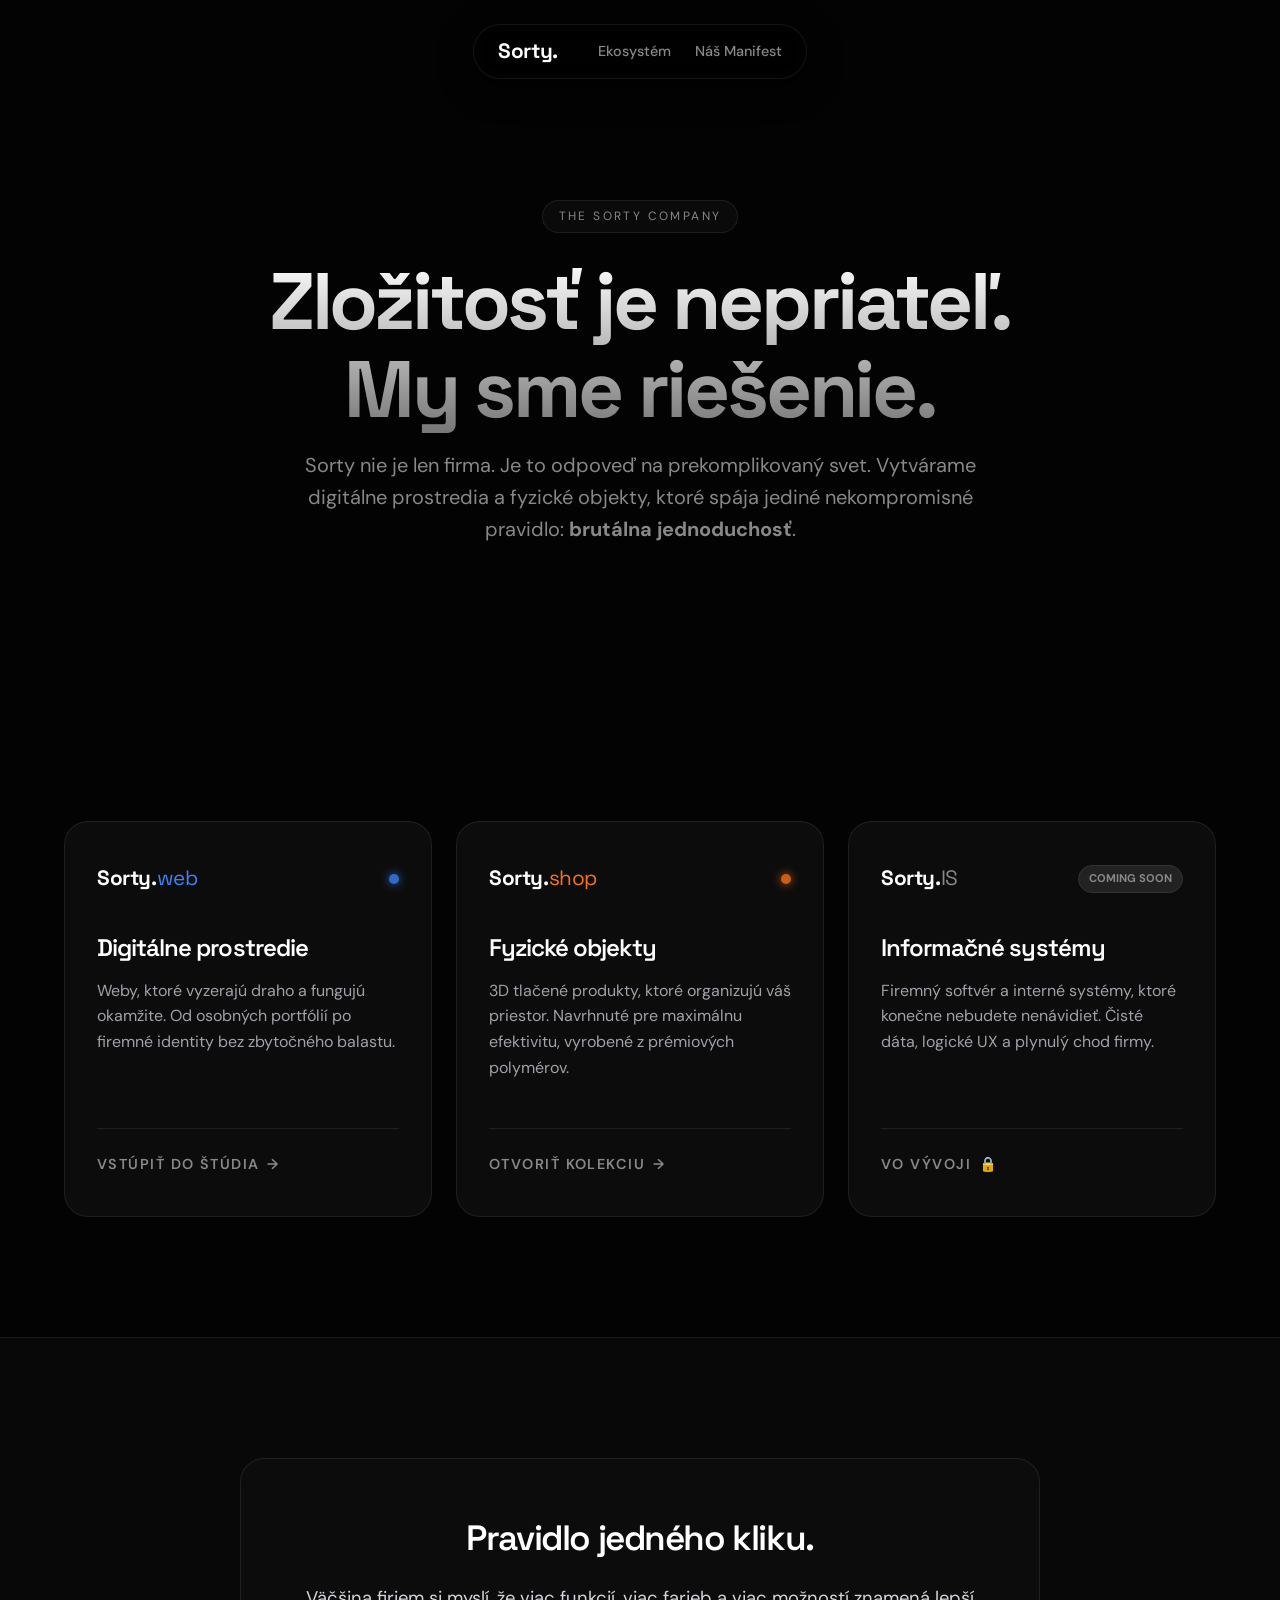
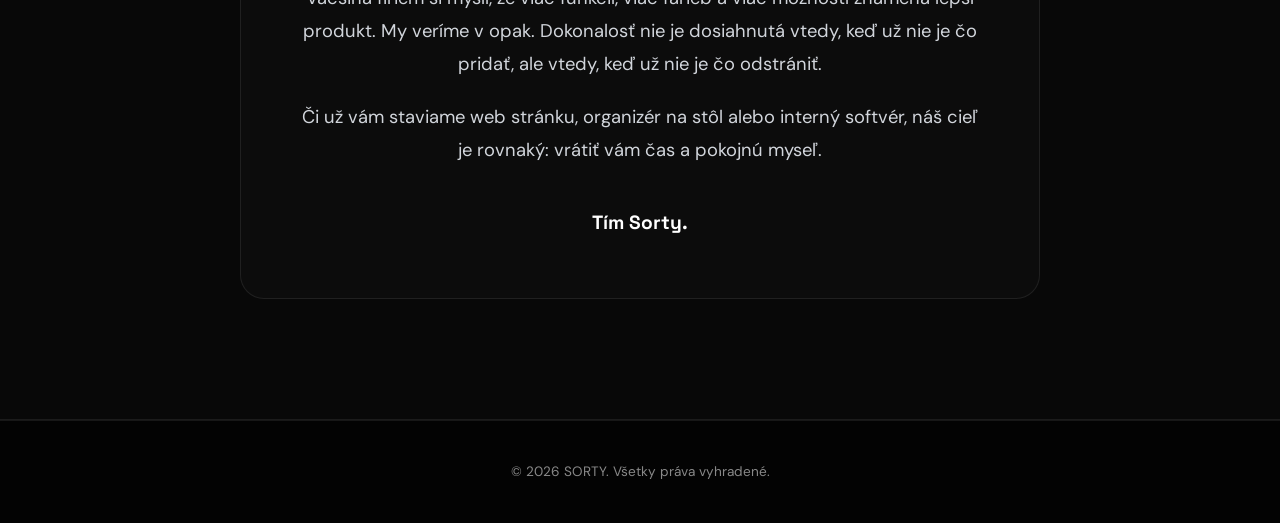
==== index.html @ 09edd710 "Add files via upload" ====
<!DOCTYPE html>
<html lang="sk">
<head>
    <meta charset="UTF-8">
    <meta name="viewport" content="width=device-width, initial-scale=1.0">
    <title>SORTY. – Ekosystém brutálnej jednoduchosti</title>
    <meta name="description" content="Zložitosť je nepriateľ. Sorty je ekosystém digitálnych služieb a fyzických produktov, ktoré spája jediné pravidlo: brutálna jednoduchosť.">
    <link rel="stylesheet" href="styles.css">

    <link rel="preconnect" href="https://fonts.googleapis.com">
    <link rel="preconnect" href="https://fonts.gstatic.com" crossorigin>
    <link href="https://fonts.googleapis.com/css2?family=DM+Sans:ital,opsz,wght@0,9..40,100..1000;1,9..40,100..1000&family=Space+Grotesk:wght@300..700&display=swap" rel="stylesheet">
</head>
<body>

<div class="header-wrapper">
    <header class="site-header">
        <div class="nav">
            <a href="#top" class="brand">
                <span class="logo-text">Sorty.</span>
            </a>

            <button class="mobile-menu-toggle" aria-label="Otvoriť menu">
                <svg width="24" height="24" viewBox="0 0 24 24" fill="none" stroke="currentColor" stroke-width="2" stroke-linecap="round" stroke-linejoin="round" class="menu-icon"><line x1="3" y1="12" x2="21" y2="12"></line><line x1="3" y1="6" x2="21" y2="6"></line><line x1="3" y1="18" x2="21" y2="18"></line></svg>
                <svg width="24" height="24" viewBox="0 0 24 24" fill="none" stroke="currentColor" stroke-width="2" stroke-linecap="round" stroke-linejoin="round" class="close-icon" style="display:none;"><line x1="18" y1="6" x2="6" y2="18"></line><line x1="6" y1="6" x2="18" y2="18"></line></svg>
            </button>

            <nav class="nav-links">
                <a href="#ecosystem">Ekosystém</a>
                <a href="#manifesto">Náš Manifest</a>
            </nav>
        </div>
    </header>
</div>

<main id="top">
    <section class="section hero">
        <div class="hero-glow"></div>

        <div class="container text-center reveal">
            <p class="eyebrow">The Sorty Company</p>
            <h1>Zložitosť je nepriateľ.<br>My sme riešenie.</h1>
            <p class="hero-subtitle mx-auto">
                Sorty nie je len firma. Je to odpoveď na prekomplikovaný svet. Vytvárame digitálne prostredia a fyzické objekty, ktoré spája jediné nekompromisné pravidlo: <strong>brutálna jednoduchosť</strong>.
            </p>
        </div>
    </section>

    <section class="section" id="ecosystem">
        <div class="container">
            <div class="ecosystem-grid">

                <a href="web.html" class="portal-card brand-web reveal delay-1">
                    <div class="portal-glow"></div>
                    <div class="portal-content">
                        <div class="portal-header">
                            <span class="logo-text">Sorty.<span>web</span></span>
                            <span class="status-dot"></span>
                        </div>
                        <div class="portal-body">
                            <h3>Digitálne prostredie</h3>
                            <p>Weby, ktoré vyzerajú draho a fungujú okamžite. Od osobných portfólií po firemné identity bez zbytočného balastu.</p>
                        </div>
                        <div class="portal-footer">
                            <span class="btn-text">Vstúpiť do štúdia <span class="arrow">→</span></span>
                        </div>
                    </div>
                </a>

                <a href="shop.html" class="portal-card brand-shop reveal delay-2">
                    <div class="portal-glow"></div>
                    <div class="portal-content">
                        <div class="portal-header">
                            <span class="logo-text">Sorty.<span>shop</span></span>
                            <span class="status-dot"></span>
                        </div>
                        <div class="portal-body">
                            <h3>Fyzické objekty</h3>
                            <p>3D tlačené produkty, ktoré organizujú váš priestor. Navrhnuté pre maximálnu efektivitu, vyrobené z prémiových polymérov.</p>
                        </div>
                        <div class="portal-footer">
                            <span class="btn-text">Otvoriť kolekciu <span class="arrow">→</span></span>
                        </div>
                    </div>
                </a>

                <div class="portal-card brand-is locked reveal delay-3">
                    <div class="portal-glow"></div>
                    <div class="portal-content">
                        <div class="portal-header">
                            <span class="logo-text">Sorty.<span>IS</span></span>
                            <div class="badge-soon">Coming Soon</div>
                        </div>
                        <div class="portal-body">
                            <h3>Informačné systémy</h3>
                            <p>Firemný softvér a interné systémy, ktoré konečne nebudete nenávidieť. Čisté dáta, logické UX a plynulý chod firmy.</p>
                        </div>
                        <div class="portal-footer">
                            <span class="btn-text">Vo vývoji <span class="arrow">🔒</span></span>
                        </div>
                    </div>
                </div>

            </div>
        </div>
    </section>

    <section class="section section-alt" id="manifesto">
        <div class="container">
            <div class="manifesto-box reveal">
                <h2>Pravidlo jedného kliku.</h2>
                <p>
                    Väčšina firiem si myslí, že viac funkcií, viac farieb a viac možností znamená lepší produkt. My veríme v opak. Dokonalosť nie je dosiahnutá vtedy, keď už nie je čo pridať, ale vtedy, keď už nie je čo odstrániť.
                </p>
                <p>
                    Či už vám staviame web stránku, organizér na stôl alebo interný softvér, náš cieľ je rovnaký: vrátiť vám čas a pokojnú myseľ.
                </p>
                <div class="signature">
                    <strong>Tím Sorty.</strong>
                </div>
            </div>
        </div>
    </section>

</main>

<footer class="site-footer">
    <div class="container footer-inner text-center">
        <span>© <span id="year"></span> SORTY. Všetky práva vyhradené.</span>
    </div>
</footer>

<script>
    document.getElementById('year').textContent = new Date().getFullYear();
    const observerOptions = { root: null, rootMargin: '0px', threshold: 0.15 };
    const observer = new IntersectionObserver((entries, observer) => {
        entries.forEach(entry => {
            if (entry.isIntersecting) {
                entry.target.classList.add('active');
                observer.unobserve(entry.target);
            }
        });
    }, observerOptions);
    document.querySelectorAll('.reveal').forEach((el) => observer.observe(el));
</script>
<script>
    // Mobilná navigácia - Bezpečná verzia
    const menuToggle = document.querySelector('.mobile-menu-toggle');
    const siteHeader = document.querySelector('.site-header');
    const menuIcon = document.querySelector('.menu-icon');
    const closeIcon = document.querySelector('.close-icon');

    if(menuToggle && siteHeader) {
        menuToggle.addEventListener('click', () => {
            siteHeader.classList.toggle('menu-active');

            const isActive = siteHeader.classList.contains('menu-active');
            menuIcon.style.display = isActive ? 'none' : 'block';
            closeIcon.style.display = isActive ? 'block' : 'none';
        });

        // Zavretie menu po kliku na akýkoľvek link alebo košík
        document.querySelectorAll('.nav-links a, .nav-links button').forEach(item => {
            item.addEventListener('click', () => {
                siteHeader.classList.remove('menu-active');
                menuIcon.style.display = 'block';
                closeIcon.style.display = 'none';
            });
        });
    }
</script>
</body>
</html>
---- styles.css ----
/* ZÁKLAD TÉMY – SORTY HUB (Master Brand) */

:root {
    --bg: #030303;
    --bg-alt: #080808;
    --surface: rgba(15, 15, 15, 0.8);

    --border-subtle: rgba(255, 255, 255, 0.08);
    --border-hover: rgba(255, 255, 255, 0.2);

    --text: #ffffff;
    --text-muted: #888888;

    /* Prémiová modrá pre Web */
    --color-web: #3b82f6;
    --color-shop: #f97316;
    --color-is: #a855f7;

    --radius-lg: 24px;
    --radius-md: 16px;
    --radius-pill: 99px;

    --transition-fast: 0.2s ease-out;
    --transition-med: 0.4s ease-out;
}

*, *::before, *::after { box-sizing: border-box; }
html { scroll-behavior: smooth; background-color: var(--bg); }
body {
    margin: 0; font-family: "DM Sans", system-ui, sans-serif;
    color: var(--text); line-height: 1.6; -webkit-font-smoothing: antialiased;
    background: var(--bg); min-height: 100vh;
}

/* SCROLL REVEAL */
.reveal { opacity: 0; transform: translateY(30px); transition: opacity 0.8s ease-out, transform 0.8s ease-out; }
.reveal.active { opacity: 1; transform: translateY(0); }
.delay-1 { transition-delay: 0.1s; } .delay-2 { transition-delay: 0.2s; } .delay-3 { transition-delay: 0.3s; }

/* LAYOUT & TYPO */
.container { width: 100%; max-width: 1200px; margin: 0 auto; padding: 0 24px; }
.section { padding: 120px 0; position: relative; }
.section-alt { background: var(--bg-alt); border-top: 1px solid var(--border-subtle); border-bottom: 1px solid var(--border-subtle); }
.text-center { text-align: center; }
.mx-auto { margin-left: auto; margin-right: auto; }

h1, h2, h3 { margin: 0 0 16px; line-height: 1.1; letter-spacing: -0.04em; font-family: "Space Grotesk", sans-serif; }
h1 { font-size: clamp(3rem, 7vw, 5rem); font-weight: 700; background: linear-gradient(180deg, #FFFFFF 0%, #777 100%); -webkit-background-clip: text; -webkit-text-fill-color: transparent; }
h2 { font-size: clamp(2rem, 4vw, 3rem); font-weight: 600; }
h3 { font-size: 1.5rem; font-weight: 600; color: var(--text); }
p { margin: 0 0 16px; color: var(--text-muted); font-size: 1.1rem; }

.eyebrow { display: inline-block; font-size: 0.75rem; text-transform: uppercase; letter-spacing: 0.2em; color: var(--text-muted); margin-bottom: 24px; padding: 6px 16px; border: 1px solid var(--border-subtle); border-radius: var(--radius-pill); background: rgba(255, 255, 255, 0.03); }

/* HLAVIČKA HUB-U */
.header-wrapper { position: fixed; top: 24px; left: 0; right: 0; z-index: 50; display: flex; justify-content: center; padding: 0 24px; pointer-events: none; }
.site-header {
    pointer-events: auto; background: rgba(0, 0, 0, 0.6); backdrop-filter: blur(16px); -webkit-backdrop-filter: blur(16px);
    border: 1px solid var(--border-subtle); border-radius: var(--radius-pill); padding: 10px 24px;
    box-shadow: 0 8px 32px rgba(0, 0, 0, 0.8); transition: all 0.4s cubic-bezier(0.4, 0, 0.2, 1);
}
.nav { display: flex; align-items: center; gap: 40px; }
.brand { text-decoration: none; color: var(--text); }

/* ZÁKLAD LOGA */
.logo-text { font-family: "Space Grotesk", sans-serif; font-weight: 700; font-size: 1.3rem; letter-spacing: -0.02em; color: var(--text); }
.logo-text span { font-weight: 400; transition: color var(--transition-med); }

.nav-links { display: flex; align-items: center; gap: 24px; }
.nav-links a { color: var(--text-muted); text-decoration: none; font-size: 0.9rem; font-weight: 500; transition: color var(--transition-fast); }
.nav-links a:hover { color: var(--text); }

/* MOBILNÉ MENU TLAČIDLO */
.mobile-menu-toggle { display: none; background: transparent; border: none; color: var(--text); cursor: pointer; padding: 4px; z-index: 100; }

/* HERO HUB */
.hero { padding-top: 200px; padding-bottom: 80px; }
.hero-glow { position: absolute; top: 10%; left: 50%; transform: translateX(-50%); width: 70vw; height: 60vh; background: radial-gradient(circle, rgba(255, 255, 255, 0.03) 0%, transparent 60%); z-index: -1; pointer-events: none; }
.hero-subtitle { max-width: 700px; font-size: 1.25rem; }

/* EKOSYSTÉM KARTY (Portály) */
.ecosystem-grid { display: grid; gap: 24px; margin-top: 60px; }
.portal-card {
    position: relative; display: flex; flex-direction: column; text-decoration: none;
    background: var(--surface); border: 1px solid var(--border-subtle); border-radius: var(--radius-lg);
    padding: 40px 32px; overflow: hidden; transition: transform var(--transition-med), border-color var(--transition-med); min-height: 380px;
}
.portal-content { position: relative; z-index: 2; height: 100%; display: flex; flex-direction: column; }
.portal-glow { position: absolute; inset: 0; opacity: 0; transition: opacity var(--transition-med); z-index: 1; pointer-events: none; }
.portal-header { display: flex; justify-content: space-between; align-items: center; margin-bottom: 40px; }
.status-dot { width: 10px; height: 10px; border-radius: 50%; box-shadow: 0 0 10px currentColor; opacity: 0.8; }
.portal-body { flex-grow: 1; }
.portal-body p { font-size: 1rem; color: #a1a1aa; transition: color var(--transition-fast); }
.portal-footer { margin-top: 32px; padding-top: 24px; border-top: 1px solid var(--border-subtle); transition: border-color var(--transition-med); }
.btn-text { font-size: 0.9rem; font-weight: 600; text-transform: uppercase; letter-spacing: 0.1em; color: var(--text-muted); display: flex; align-items: center; gap: 8px; transition: color var(--transition-fast); }
.arrow { transition: transform var(--transition-fast); }

/* ŠPECIFICKÉ FARBY ZNAČIEK */
.brand-web .logo-text span { color: var(--color-web); }
.brand-web .status-dot { background-color: var(--color-web); color: var(--color-web); }
.brand-web .portal-glow { background: radial-gradient(circle at 50% 120%, rgba(59, 130, 246, 0.15) 0%, transparent 70%); }
.brand-web:hover { transform: translateY(-8px); border-color: rgba(59, 130, 246, 0.4); box-shadow: 0 20px 60px rgba(59, 130, 246, 0.1); }
.brand-web:hover .portal-glow { opacity: 1; }
.brand-web:hover .portal-body p { color: #e0f2fe; }
.brand-web:hover .portal-footer { border-color: rgba(59, 130, 246, 0.2); }
.brand-web:hover .btn-text { color: var(--color-web); }
.brand-web:hover .arrow { transform: translateX(6px); }

.brand-shop .logo-text span { color: var(--color-shop); }
.brand-shop .status-dot { background-color: var(--color-shop); color: var(--color-shop); }
.brand-shop .portal-glow { background: radial-gradient(circle at 50% 120%, rgba(249, 115, 22, 0.12) 0%, transparent 70%); }
.brand-shop:hover { transform: translateY(-8px); border-color: rgba(249, 115, 22, 0.4); box-shadow: 0 20px 60px rgba(249, 115, 22, 0.1); }
.brand-shop:hover .portal-glow { opacity: 1; }
.brand-shop:hover .portal-body p { color: #ffedd5; }
.brand-shop:hover .portal-footer { border-color: rgba(249, 115, 22, 0.2); }
.brand-shop:hover .btn-text { color: var(--color-shop); }
.brand-shop:hover .arrow { transform: translateX(6px); }

.brand-is { cursor: default; }
.brand-is .logo-text span { color: var(--text-muted); }
.badge-soon { font-size: 0.7rem; font-weight: 700; text-transform: uppercase; background: #222; color: #888; padding: 4px 10px; border-radius: var(--radius-pill); border: 1px solid #333; }
.brand-is:hover { border-color: rgba(168, 85, 247, 0.3); }
.brand-is:hover .logo-text span { color: var(--color-is); }
.brand-is:hover .badge-soon { background: rgba(168, 85, 247, 0.1); color: var(--color-is); border-color: var(--color-is); }

/* MANIFESTO & FOOTER */
.manifesto-box { max-width: 800px; margin: 0 auto; padding: 60px; background: rgba(255, 255, 255, 0.02); border: 1px solid var(--border-subtle); border-radius: var(--radius-lg); text-align: center; }
.manifesto-box h2 { font-size: 2.2rem; margin-bottom: 24px; }
.manifesto-box p { font-size: 1.15rem; color: #d1d5db; margin-bottom: 20px; line-height: 1.8; }
.signature { margin-top: 40px; font-family: "Space Grotesk", sans-serif; font-size: 1.2rem; color: var(--text); }
.site-footer { border-top: 1px solid var(--border-subtle); padding: 40px 0; font-size: 0.85rem; color: var(--text-muted); }

/* RESPONSIVE */
@media (min-width: 768px) {
    .ecosystem-grid { grid-template-columns: repeat(3, 1fr); }
}

@media (max-width: 767px) {
    .nav { width: 100%; justify-content: space-between; flex-wrap: wrap; }
    .mobile-menu-toggle { display: block; }

    .nav-links { display: none; width: 100%; flex-direction: column; align-items: center; padding: 24px 0 16px; gap: 24px; }
    .nav-links a { font-size: 1.2rem; }

    /* Rozbaľovacia Pilulka */
    .site-header.menu-active { border-radius: 24px; background: rgba(8, 8, 8, 0.98); }
    .site-header.menu-active .nav-links { display: flex; animation: fade-in-up 0.4s ease; }

    @keyframes fade-in-up {
        from { opacity: 0; transform: translateY(-10px); }
        to { opacity: 1; transform: translateY(0); }
    }

    .hero { padding-top: 140px; }
    .manifesto-box { padding: 32px 20px; }
}
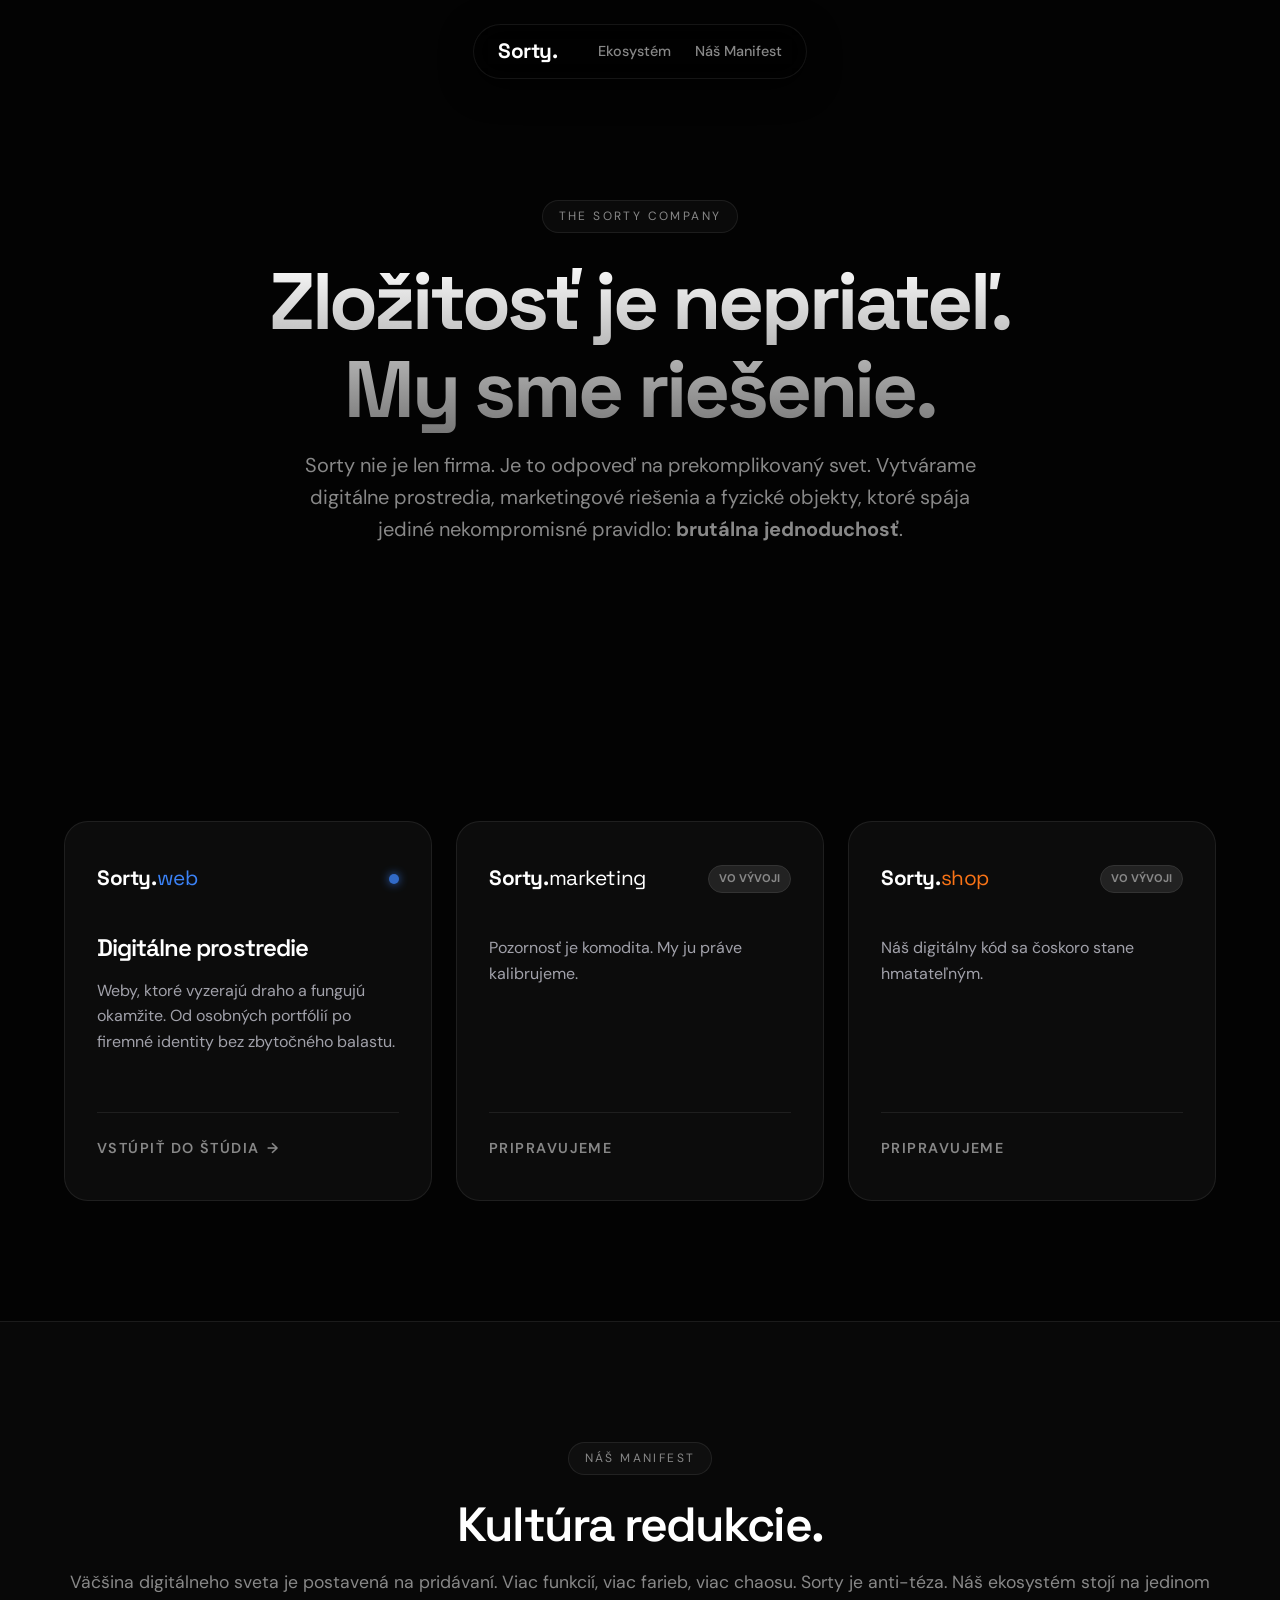
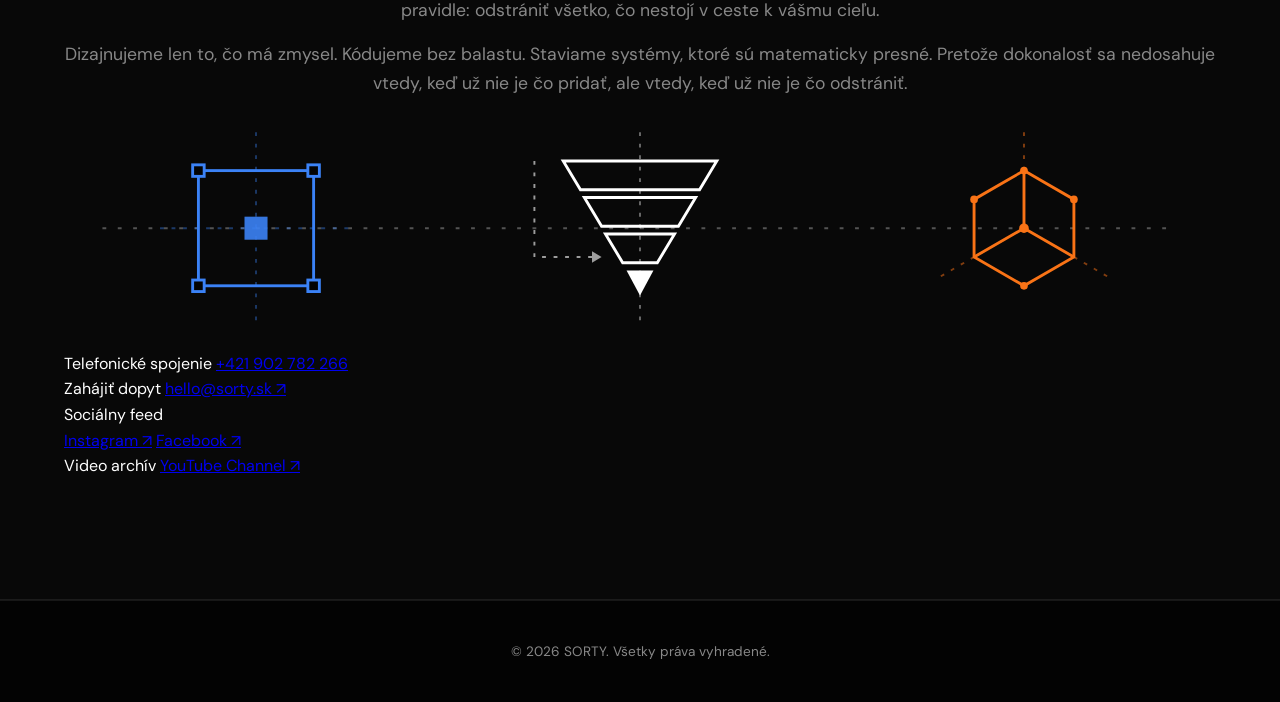
==== commit 10e0f7ed: "Update index.html" ====
--- a/index.html
+++ b/index.html
@@ -3,7 +3,7 @@
 <head>
     <meta charset="UTF-8">
     <meta name="viewport" content="width=device-width, initial-scale=1.0">
-    <title>SORTY. – Ekosystém brutálnej jednoduchosti</title>
+    <title>Sorty. | Ekosystém brutálnej jednoduchosti</title>
     <meta name="description" content="Zložitosť je nepriateľ. Sorty je ekosystém digitálnych služieb a fyzických produktov, ktoré spája jediné pravidlo: brutálna jednoduchosť.">
     <link rel="stylesheet" href="styles.css">
 
@@ -41,7 +41,7 @@
             <p class="eyebrow">The Sorty Company</p>
             <h1>Zložitosť je nepriateľ.<br>My sme riešenie.</h1>
             <p class="hero-subtitle mx-auto">
-                Sorty nie je len firma. Je to odpoveď na prekomplikovaný svet. Vytvárame digitálne prostredia a fyzické objekty, ktoré spája jediné nekompromisné pravidlo: <strong>brutálna jednoduchosť</strong>.
+                Sorty nie je len firma. Je to odpoveď na prekomplikovaný svet. Vytvárame digitálne prostredia, marketingové riešenia a fyzické objekty, ktoré spája jediné nekompromisné pravidlo: <strong>brutálna jednoduchosť</strong>.
             </p>
         </div>
     </section>
@@ -67,39 +67,46 @@
                     </div>
                 </a>
 
-                <a href="shop.html" class="portal-card brand-shop reveal delay-2">
+                <div class="portal-card brand-marketing locked reveal delay-2">
+                    <div class="portal-glow"></div>
+                    <div class="portal-content">
+                        <div class="portal-header">
+                            <span class="logo-text">Sorty.<span>marketing</span></span>
+                            <div class="badge-soon">Vo vývoji</div>
+                        </div>
+
+                        <div class="portal-body wip-box">
+                            <div class="wip-mini-graph">
+                                <span></span><span></span><span></span><span></span>
+                            </div>
+                            <p>Pozornosť je komodita. My ju práve kalibrujeme.</p>
+                        </div>
+
+                        <div class="portal-footer">
+                            <span class="btn-text">Pripravujeme <span class="arrow"></span></span>
+                        </div>
+                    </div>
+                </div>
+
+                <div class="portal-card brand-shop locked reveal delay-3">
                     <div class="portal-glow"></div>
                     <div class="portal-content">
                         <div class="portal-header">
                             <span class="logo-text">Sorty.<span>shop</span></span>
-                            <span class="status-dot"></span>
-                        </div>
-                        <div class="portal-body">
-                            <h3>Fyzické objekty</h3>
-                            <p>3D tlačené produkty, ktoré organizujú váš priestor. Navrhnuté pre maximálnu efektivitu, vyrobené z prémiových polymérov.</p>
-                        </div>
+                            <div class="badge-soon">Vo vývoji</div>
+                        </div>
+
+                        <div class="portal-body wip-box">
+                            <div class="wip-mini-cube"></div>
+                            <p>Náš digitálny kód sa čoskoro stane hmatateľným.</p>
+                        </div>
+
                         <div class="portal-footer">
-                            <span class="btn-text">Otvoriť kolekciu <span class="arrow">→</span></span>
-                        </div>
-                    </div>
-                </a>
-
-                <div class="portal-card brand-is locked reveal delay-3">
-                    <div class="portal-glow"></div>
-                    <div class="portal-content">
-                        <div class="portal-header">
-                            <span class="logo-text">Sorty.<span>IS</span></span>
-                            <div class="badge-soon">Coming Soon</div>
-                        </div>
-                        <div class="portal-body">
-                            <h3>Informačné systémy</h3>
-                            <p>Firemný softvér a interné systémy, ktoré konečne nebudete nenávidieť. Čisté dáta, logické UX a plynulý chod firmy.</p>
-                        </div>
-                        <div class="portal-footer">
-                            <span class="btn-text">Vo vývoji <span class="arrow">🔒</span></span>
-                        </div>
-                    </div>
-                </div>
+                            <span class="btn-text">Pripravujeme <span class="arrow"></span></span>
+                        </div>
+                    </div>
+                </div>
+
 
             </div>
         </div>
@@ -107,18 +114,86 @@
 
     <section class="section section-alt" id="manifesto">
         <div class="container">
-            <div class="manifesto-box reveal">
-                <h2>Pravidlo jedného kliku.</h2>
-                <p>
-                    Väčšina firiem si myslí, že viac funkcií, viac farieb a viac možností znamená lepší produkt. My veríme v opak. Dokonalosť nie je dosiahnutá vtedy, keď už nie je čo pridať, ale vtedy, keď už nie je čo odstrániť.
-                </p>
-                <p>
-                    Či už vám staviame web stránku, organizér na stôl alebo interný softvér, náš cieľ je rovnaký: vrátiť vám čas a pokojnú myseľ.
-                </p>
-                <div class="signature">
-                    <strong>Tím Sorty.</strong>
-                </div>
-            </div>
+
+            <div class="manifesto-intro reveal text-center">
+                <p class="eyebrow">Náš Manifest</p>
+                <h2 class="core-heading">Kultúra redukcie.</h2>
+                <div class="manifesto-body mx-auto">
+                    <p>
+                        Väčšina digitálneho sveta je postavená na pridávaní. Viac funkcií, viac farieb, viac chaosu. Sorty je anti-téza. Náš ekosystém stojí na jedinom pravidle: odstrániť všetko, čo nestojí v ceste k vášmu cieľu.
+                    </p>
+                    <p>
+                        Dizajnujeme len to, čo má zmysel. Kódujeme bez balastu. Staviame systémy, ktoré sú matematicky presné. Pretože dokonalosť sa nedosahuje vtedy, keď už nie je čo pridať, ale vtedy, keď už nie je čo odstrániť.
+                    </p>
+                </div>
+            </div>
+
+            <div class="core-graphics reveal delay-1">
+                <svg viewBox="0 0 600 120" fill="none" xmlns="http://www.w3.org/2000/svg" class="trinity-svg">
+
+                    <path d="M20 60 H580" stroke="currentColor" stroke-width="1" stroke-dasharray="2 6" opacity="0.3"/>
+
+                    <g class="trin-node" style="color: var(--color-web)">
+                        <path d="M50 60 H150 M100 10 V110" stroke="currentColor" stroke-width="1" stroke-dasharray="2 4" opacity="0.4"/>
+                        <rect x="70" y="30" width="60" height="60" stroke="currentColor" stroke-width="1.5"/>
+                        <rect x="67" y="27" width="6" height="6" fill="#030303" stroke="currentColor" stroke-width="1.5"/>
+                        <rect x="127" y="27" width="6" height="6" fill="#030303" stroke="currentColor" stroke-width="1.5"/>
+                        <rect x="67" y="87" width="6" height="6" fill="#030303" stroke="currentColor" stroke-width="1.5"/>
+                        <rect x="127" y="87" width="6" height="6" fill="#030303" stroke="currentColor" stroke-width="1.5"/>
+                        <rect x="94" y="54" width="12" height="12" fill="currentColor" opacity="0.9"/>
+                    </g>
+
+                    <g class="trin-node" style="color: var(--color-marketing)">
+                        <path d="M300 10 V110" stroke="currentColor" stroke-width="1" stroke-dasharray="2 4" opacity="0.4"/>
+                        <polygon points="260,25 340,25 331,40 269,40" stroke="currentColor" stroke-width="1.5" fill="none"/>
+                        <polygon points="271,44 329,44 320,59 280,59" stroke="currentColor" stroke-width="1.5" fill="none"/>
+                        <polygon points="282,63 318,63 309,78 291,78" stroke="currentColor" stroke-width="1.5" fill="none"/>
+                        <polygon points="293,82 307,82 300,95" fill="currentColor"/>
+                        <path d="M245 25 V75 L275 75" stroke="currentColor" stroke-width="1" stroke-dasharray="2 4" opacity="0.6"/>
+                        <polygon points="275,72 280,75 275,78" fill="currentColor" opacity="0.6"/>
+                    </g>
+
+                    <g class="trin-node" style="color: var(--color-shop)">
+                        <path d="M500 60 L545 86 M500 60 L455 86 M500 60 L500 10" stroke="currentColor" stroke-width="1" stroke-dasharray="2 4" opacity="0.5"/>
+                        <polygon points="500,30 526,45 526,75 500,90 474,75 474,45" stroke="currentColor" stroke-width="1.5" fill="none"/>
+                        <path d="M500 60 L500 30 M500 60 L526 75 M500 60 L474 75" stroke="currentColor" stroke-width="1.5"/>
+                        <circle cx="500" cy="30" r="2" fill="currentColor"/>
+                        <circle cx="526" cy="45" r="2" fill="currentColor"/>
+                        <circle cx="474" cy="45" r="2" fill="currentColor"/>
+                        <circle cx="500" cy="90" r="2" fill="currentColor"/>
+                        <circle cx="500" cy="60" r="2.5" fill="currentColor"/>
+                    </g>
+
+                </svg>
+            </div>
+
+            <div class="contact-structure reveal delay-2">
+
+                <div class="cs-block">
+                    <span class="cs-label">Telefonické spojenie</span>
+                    <a href="tel:+421900000000" class="cs-value-link">+421 902 782 266</a>
+                </div>
+
+                <div class="cs-block cs-main">
+                    <span class="cs-label">Zahájiť dopyt</span>
+                    <a href="mailto:hello@sorty.sk" class="cs-email">hello@sorty.sk <span class="arrow">↗</span></a>
+                </div>
+
+                <div class="cs-block">
+                    <span class="cs-label">Sociálny feed</span>
+                    <div class="cs-socials-grid">
+                        <a href="#" class="cs-social-item">Instagram ↗</a>
+                        <a href="#" class="cs-social-item">Facebook ↗</a>
+                    </div>
+                </div>
+
+                <div class="cs-block">
+                    <span class="cs-label">Video archív</span>
+                    <a href="#" class="cs-social-item yt-link">YouTube Channel ↗</a>
+                </div>
+
+            </div>
+
         </div>
     </section>
 
@@ -170,4 +245,4 @@
     }
 </script>
 </body>
-</html>+</html>
--- a/styles.css
+++ b/styles.css
@@ -134,23 +134,30 @@
 @media (min-width: 768px) {
     .ecosystem-grid { grid-template-columns: repeat(3, 1fr); }
 }
+@media (max-width: 767px) {
+    .nav {
+        width: 100%;
+        justify-content: space-between;
+        align-items: center; /* Drží logo a ikonu v strede */
+        flex-wrap: wrap;
+        gap: 0; /* TOTO OPRAVUJE TÚ ZBYTOČNÚ VÝŠKU */
+    }
+    .mobile-menu-toggle { display: block; padding: 2px; }
+    .mobile-menu-toggle svg { width: 20px; height: 20px; }
 
-@media (max-width: 767px) {
-    .nav { width: 100%; justify-content: space-between; flex-wrap: wrap; }
-    .mobile-menu-toggle { display: block; }
+    .nav-links {
+        display: flex; flex-basis: 100%; flex-direction: column; align-items: center;
+        gap: 0; /* Zabraňuje nafukovaniu keď je zavreté */
+        max-height: 0; padding: 0; margin: 0; opacity: 0; visibility: hidden; overflow: hidden;
+        transform: translateY(-10px); transition: all 0.4s cubic-bezier(0.4, 0, 0.2, 1);
+    }
+    .nav-links a { font-size: 1.1rem; }
 
-    .nav-links { display: none; width: 100%; flex-direction: column; align-items: center; padding: 24px 0 16px; gap: 24px; }
-    .nav-links a { font-size: 1.2rem; }
-
-    /* Rozbaľovacia Pilulka */
-    .site-header.menu-active { border-radius: 24px; background: rgba(8, 8, 8, 0.98); }
-    .site-header.menu-active .nav-links { display: flex; animation: fade-in-up 0.4s ease; }
-
-    @keyframes fade-in-up {
-        from { opacity: 0; transform: translateY(-10px); }
-        to { opacity: 1; transform: translateY(0); }
+    .site-header.menu-active { border-radius: 20px; background: rgba(8, 8, 8, 0.98); }
+    .site-header.menu-active .nav-links {
+        max-height: 300px; padding: 20px 0 16px; gap: 24px; opacity: 1; visibility: visible; transform: translateY(0);
     }
 
     .hero { padding-top: 140px; }
     .manifesto-box { padding: 32px 20px; }
-}+}
